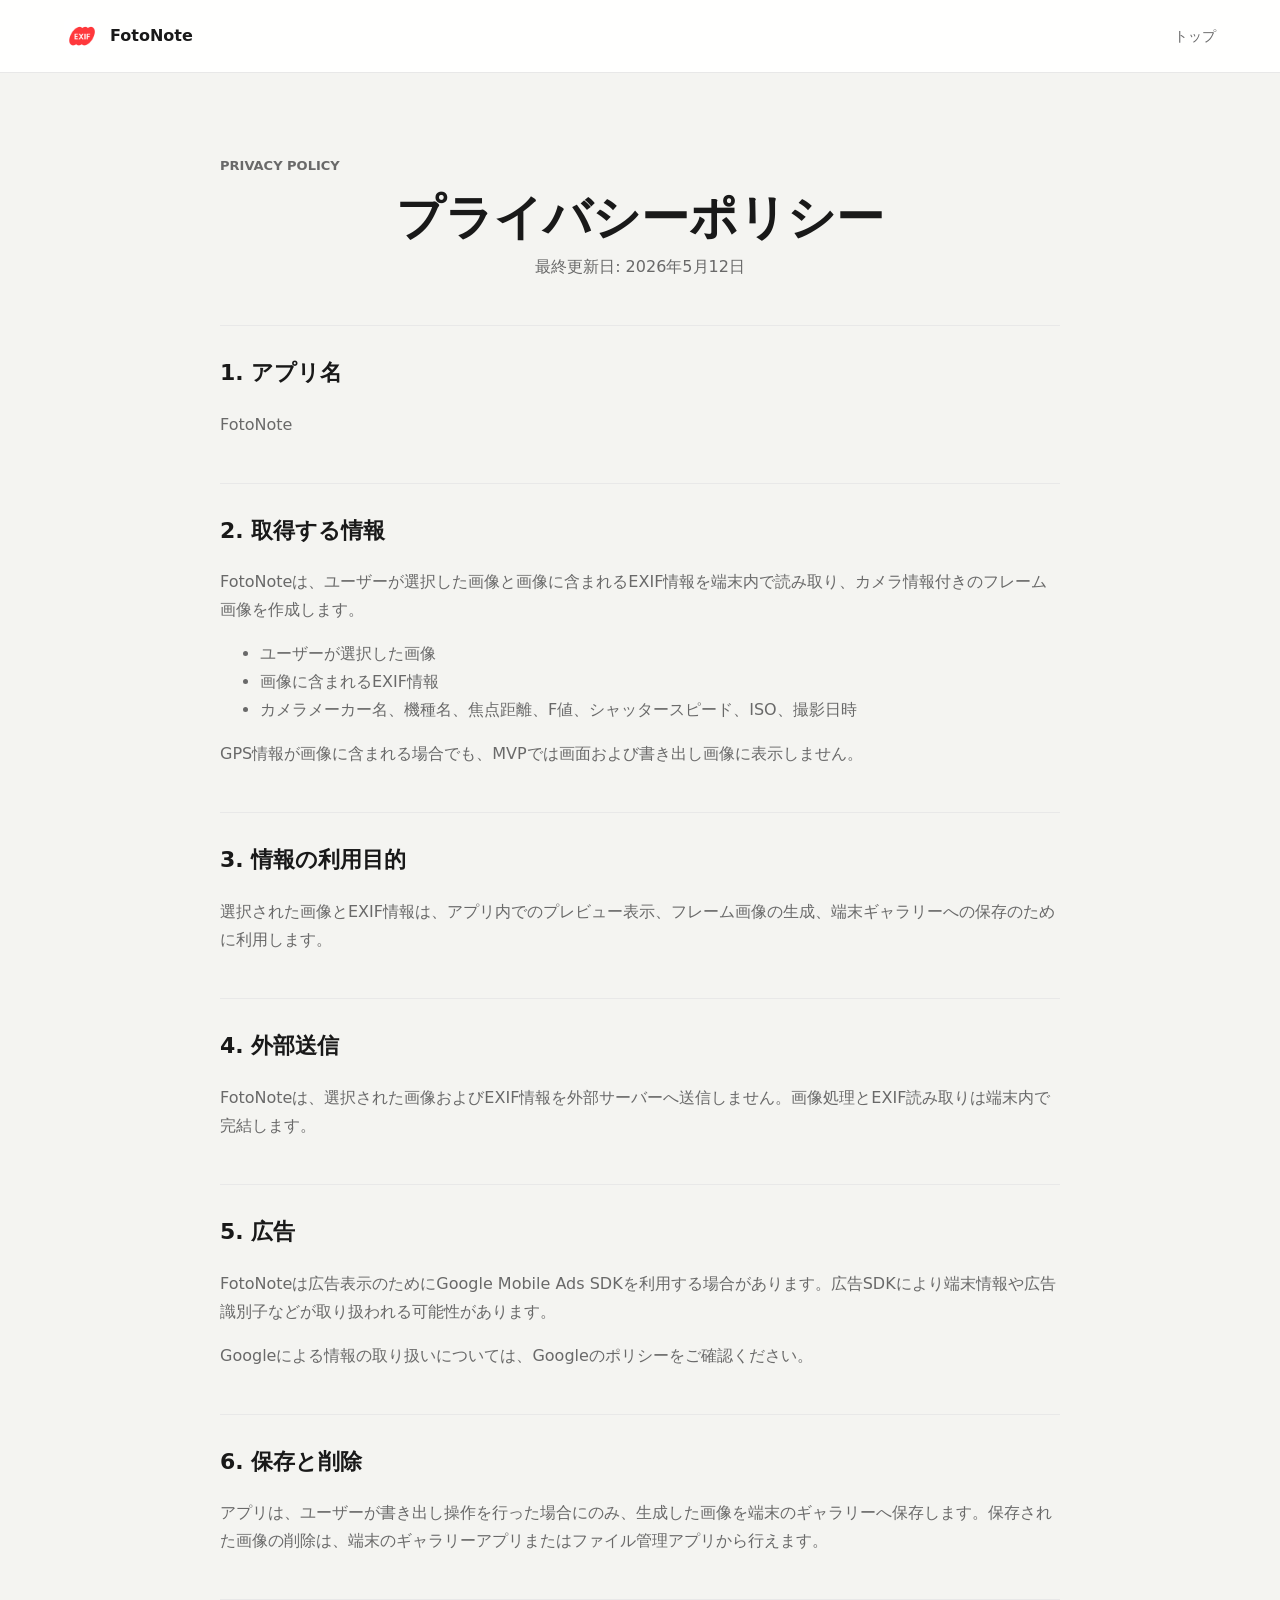
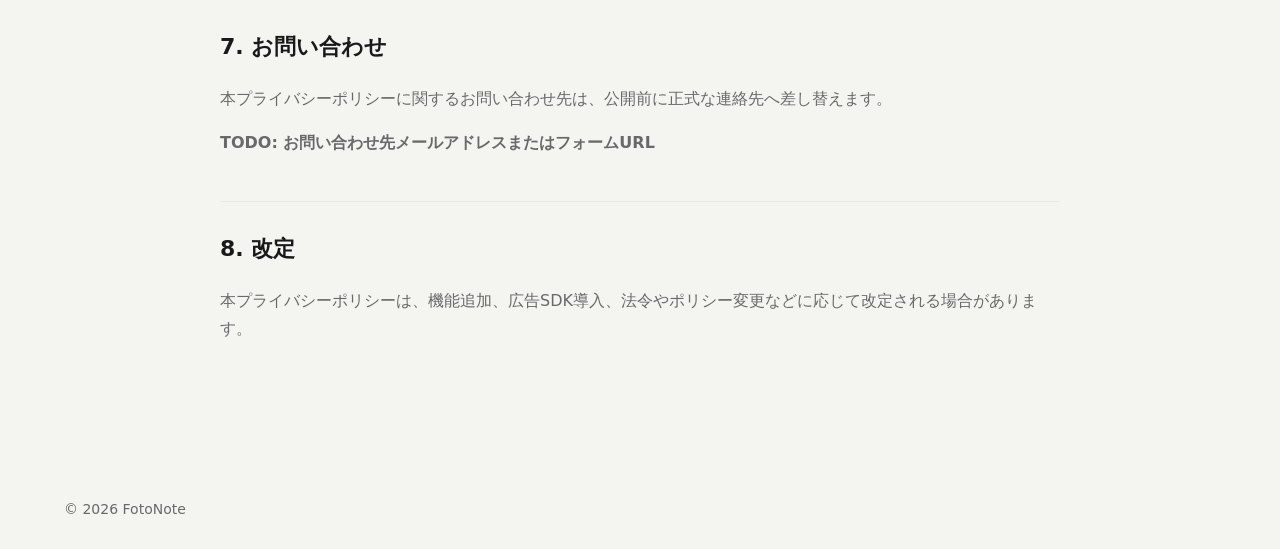
==== site/privacy.html @ b37ba538 "Initial FotoNote app" ====
<!doctype html>
<html lang="ja">
  <head>
    <meta charset="utf-8">
    <meta name="viewport" content="width=device-width, initial-scale=1">
    <meta name="description" content="FotoNoteのプライバシーポリシーです。">
    <title>プライバシーポリシー | FotoNote</title>
    <link rel="stylesheet" href="styles.css">
    <link rel="icon" href="assets/icon.png">
  </head>
  <body>
    <header class="site-header">
      <a class="brand" href="index.html" aria-label="FotoNote ホーム">
        <img src="assets/icon.png" alt="" width="36" height="36">
        <span>FotoNote</span>
      </a>
      <nav aria-label="主要リンク">
        <a href="index.html">トップ</a>
      </nav>
    </header>

    <main class="policy">
      <p class="eyebrow">Privacy Policy</p>
      <h1>プライバシーポリシー</h1>
      <p class="updated">最終更新日: 2026年5月12日</p>

      <section>
        <h2>1. アプリ名</h2>
        <p>FotoNote</p>
      </section>

      <section>
        <h2>2. 取得する情報</h2>
        <p>FotoNoteは、ユーザーが選択した画像と画像に含まれるEXIF情報を端末内で読み取り、カメラ情報付きのフレーム画像を作成します。</p>
        <ul>
          <li>ユーザーが選択した画像</li>
          <li>画像に含まれるEXIF情報</li>
          <li>カメラメーカー名、機種名、焦点距離、F値、シャッタースピード、ISO、撮影日時</li>
        </ul>
        <p>GPS情報が画像に含まれる場合でも、MVPでは画面および書き出し画像に表示しません。</p>
      </section>

      <section>
        <h2>3. 情報の利用目的</h2>
        <p>選択された画像とEXIF情報は、アプリ内でのプレビュー表示、フレーム画像の生成、端末ギャラリーへの保存のために利用します。</p>
      </section>

      <section>
        <h2>4. 外部送信</h2>
        <p>FotoNoteは、選択された画像およびEXIF情報を外部サーバーへ送信しません。画像処理とEXIF読み取りは端末内で完結します。</p>
      </section>

      <section>
        <h2>5. 広告</h2>
        <p>FotoNoteは広告表示のためにGoogle Mobile Ads SDKを利用する場合があります。広告SDKにより端末情報や広告識別子などが取り扱われる可能性があります。</p>
        <p>Googleによる情報の取り扱いについては、Googleのポリシーをご確認ください。</p>
      </section>

      <section>
        <h2>6. 保存と削除</h2>
        <p>アプリは、ユーザーが書き出し操作を行った場合にのみ、生成した画像を端末のギャラリーへ保存します。保存された画像の削除は、端末のギャラリーアプリまたはファイル管理アプリから行えます。</p>
      </section>

      <section>
        <h2>7. お問い合わせ</h2>
        <p>本プライバシーポリシーに関するお問い合わせ先は、公開前に正式な連絡先へ差し替えます。</p>
        <p class="placeholder">TODO: お問い合わせ先メールアドレスまたはフォームURL</p>
      </section>

      <section>
        <h2>8. 改定</h2>
        <p>本プライバシーポリシーは、機能追加、広告SDK導入、法令やポリシー変更などに応じて改定される場合があります。</p>
      </section>
    </main>

    <footer>
      <span>© 2026 FotoNote</span>
    </footer>
  </body>
</html>
---- site/styles.css ----
:root {
  color-scheme: light;
  --text: #191919;
  --muted: #696969;
  --line: #e8e8e8;
  --paper: #ffffff;
  --canvas: #f4f4f1;
  --accent: #ff343d;
}

* {
  box-sizing: border-box;
}

body {
  margin: 0;
  background: var(--canvas);
  color: var(--text);
  font-family: system-ui, -apple-system, BlinkMacSystemFont, "Hiragino Sans", "Yu Gothic", "Meiryo", sans-serif;
  line-height: 1.75;
}

a {
  color: inherit;
}

.site-header {
  display: flex;
  align-items: center;
  justify-content: space-between;
  gap: 24px;
  padding: 18px clamp(20px, 5vw, 64px);
  border-bottom: 1px solid var(--line);
  background: rgba(255, 255, 255, 0.92);
  position: sticky;
  top: 0;
  z-index: 10;
}

.brand {
  display: inline-flex;
  align-items: center;
  gap: 10px;
  font-weight: 800;
  text-decoration: none;
}

.brand img {
  border-radius: 8px;
}

nav {
  display: flex;
  gap: 18px;
  font-size: 14px;
}

nav a,
.text-link {
  text-decoration: none;
  color: var(--muted);
}

nav a:hover,
.text-link:hover {
  color: var(--text);
}

.hero {
  display: grid;
  grid-template-columns: minmax(0, 1fr) minmax(280px, 430px);
  align-items: center;
  gap: clamp(32px, 7vw, 88px);
  min-height: calc(100vh - 74px);
  padding: clamp(42px, 8vw, 92px) clamp(20px, 5vw, 64px);
}

.eyebrow {
  margin: 0 0 12px;
  color: var(--accent);
  font-size: 13px;
  font-weight: 800;
  letter-spacing: 0;
  text-transform: uppercase;
}

h1,
h2,
h3,
p {
  margin-top: 0;
}

h1 {
  margin-bottom: 16px;
  font-size: clamp(48px, 9vw, 104px);
  line-height: 1;
  letter-spacing: 0;
}

.lead {
  max-width: 560px;
  color: var(--muted);
  font-size: 20px;
}

.primary-link {
  display: inline-flex;
  align-items: center;
  justify-content: center;
  min-height: 46px;
  margin-top: 14px;
  padding: 0 22px;
  border: 1px solid var(--text);
  background: var(--text);
  color: #fff;
  text-decoration: none;
  font-weight: 700;
}

.phone-preview {
  display: grid;
  place-items: center;
  min-height: 520px;
  border: 1px solid var(--line);
  background:
    linear-gradient(135deg, rgba(255, 52, 61, 0.12), rgba(255, 255, 255, 0)),
    #efefea;
}

.frame-card {
  width: min(82%, 340px);
  padding: 18px 18px 26px;
  background: var(--paper);
  border: 1px solid #dddddd;
  box-shadow: 0 24px 70px rgba(24, 24, 24, 0.12);
}

.sample-photo {
  aspect-ratio: 4 / 3;
  background:
    linear-gradient(115deg, rgba(0, 0, 0, 0.72), rgba(0, 0, 0, 0.06)),
    repeating-linear-gradient(90deg, #2b2d31 0 18px, #c9c9c4 18px 30px, #777 30px 34px);
}

.meta-block {
  display: grid;
  justify-items: center;
  gap: 4px;
  padding-top: 24px;
  font-size: 13px;
}

.meta-block span {
  color: var(--muted);
  font-size: 12px;
}

.section {
  padding: clamp(52px, 8vw, 96px) clamp(20px, 5vw, 64px);
  background: var(--paper);
}

.section h2,
.policy h1 {
  font-size: clamp(30px, 5vw, 48px);
  line-height: 1.15;
}

.feature-grid {
  display: grid;
  grid-template-columns: repeat(3, minmax(0, 1fr));
  gap: 1px;
  margin-top: 28px;
  background: var(--line);
  border: 1px solid var(--line);
}

.feature-grid article {
  min-height: 210px;
  padding: 28px;
  background: var(--paper);
}

.feature-grid p,
.section p,
.policy p,
.policy li {
  color: var(--muted);
}

.muted {
  background: #f7f7f4;
}

.policy {
  max-width: 880px;
  margin: 0 auto;
  padding: clamp(42px, 7vw, 82px) 20px;
}

.policy h1 {
  margin-bottom: 8px;
  text-align: center;
}

.updated {
  margin-bottom: 44px;
  text-align: center;
}

.policy section {
  padding: 28px 0;
  border-top: 1px solid var(--line);
}

.policy h2 {
  font-size: 22px;
}

.placeholder {
  color: var(--accent);
  font-weight: 700;
}

footer {
  padding: 28px clamp(20px, 5vw, 64px);
  color: var(--muted);
  font-size: 14px;
}

@media (max-width: 780px) {
  .site-header {
    align-items: flex-start;
    flex-direction: column;
  }

  .hero {
    grid-template-columns: 1fr;
    min-height: auto;
  }

  h1 {
    font-size: 56px;
  }

  .phone-preview {
    min-height: 420px;
  }

  .feature-grid {
    grid-template-columns: 1fr;
  }
}
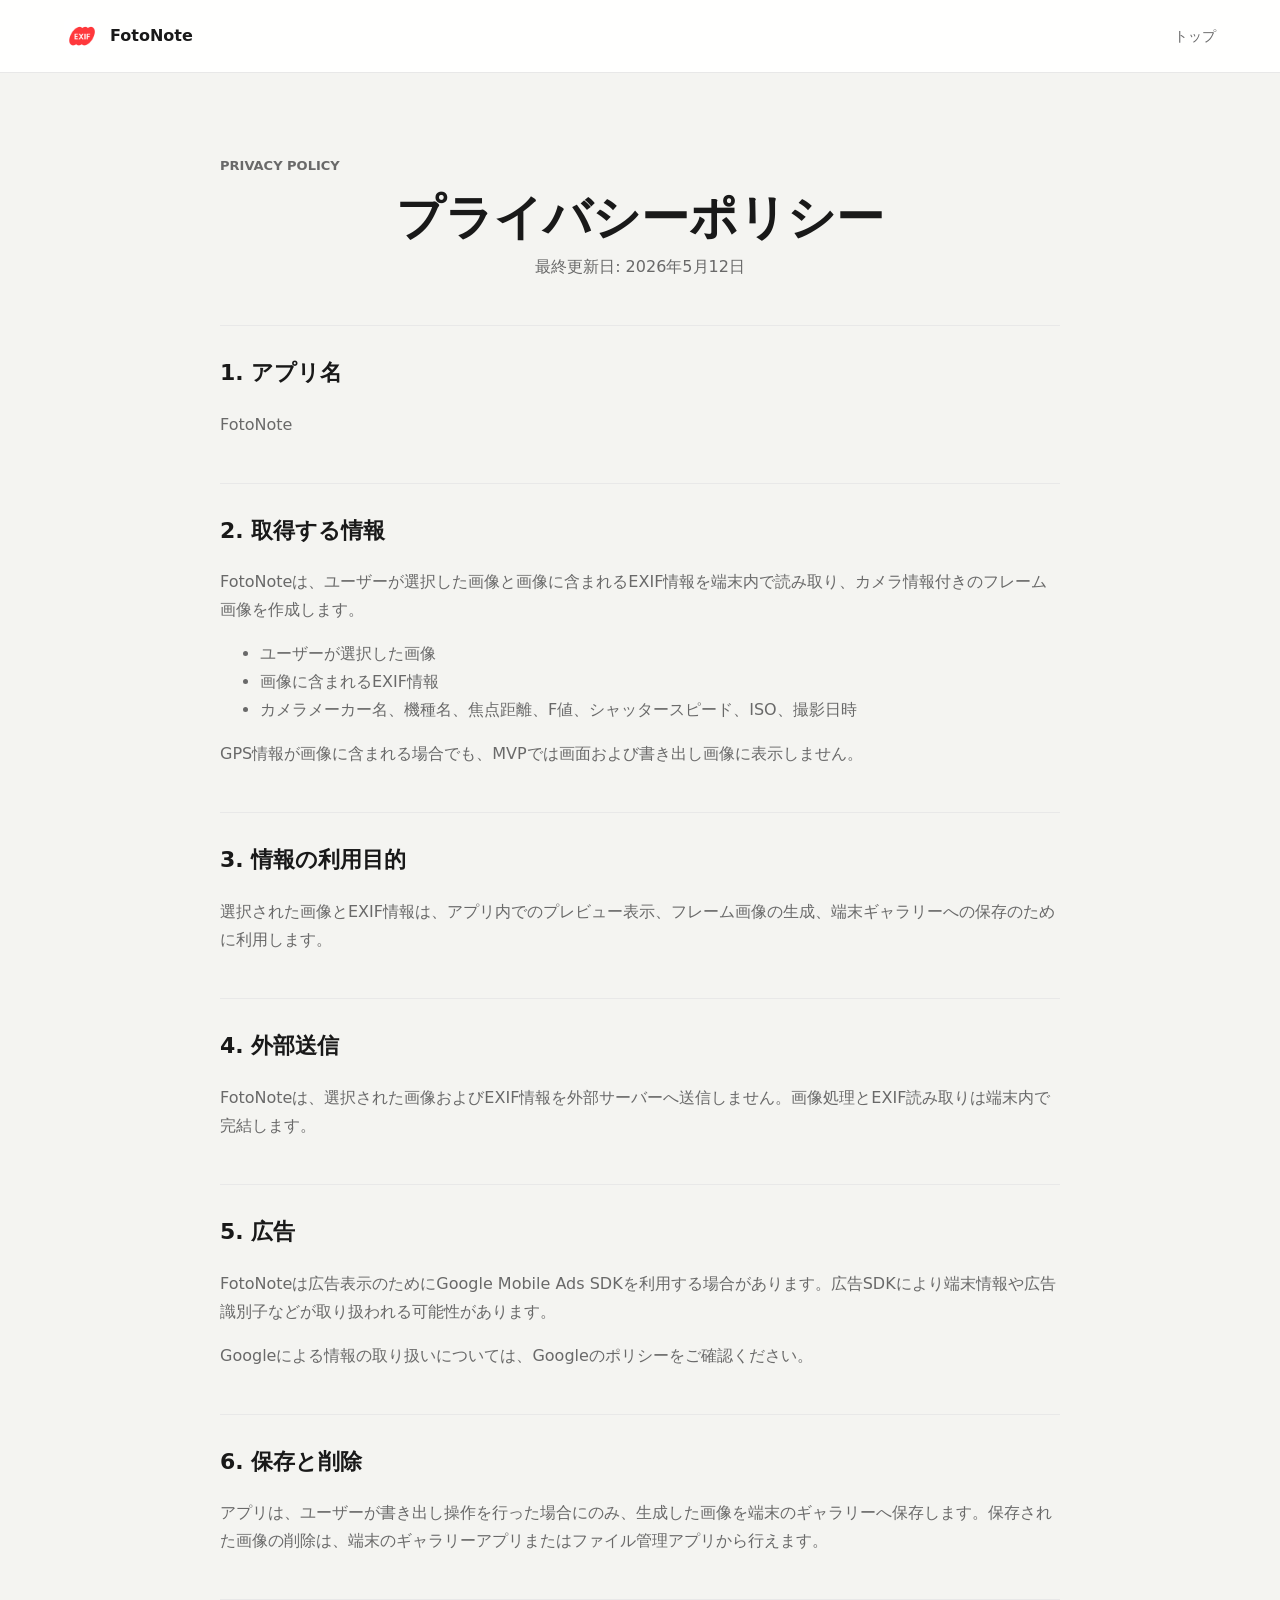
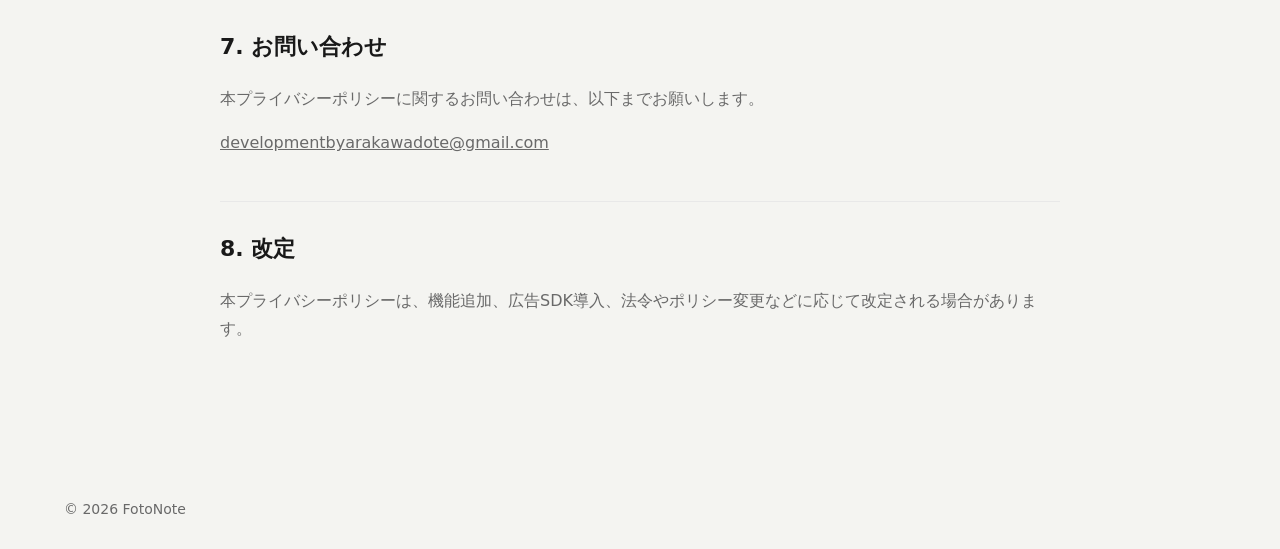
==== commit 6e88dc97: "Add public contact email" ====
--- a/site/privacy.html
+++ b/site/privacy.html
@@ -63,8 +63,8 @@
 
       <section>
         <h2>7. お問い合わせ</h2>
-        <p>本プライバシーポリシーに関するお問い合わせ先は、公開前に正式な連絡先へ差し替えます。</p>
-        <p class="placeholder">TODO: お問い合わせ先メールアドレスまたはフォームURL</p>
+        <p>本プライバシーポリシーに関するお問い合わせは、以下までお願いします。</p>
+        <p><a href="mailto:developmentbyarakawadote@gmail.com">developmentbyarakawadote@gmail.com</a></p>
       </section>
 
       <section>
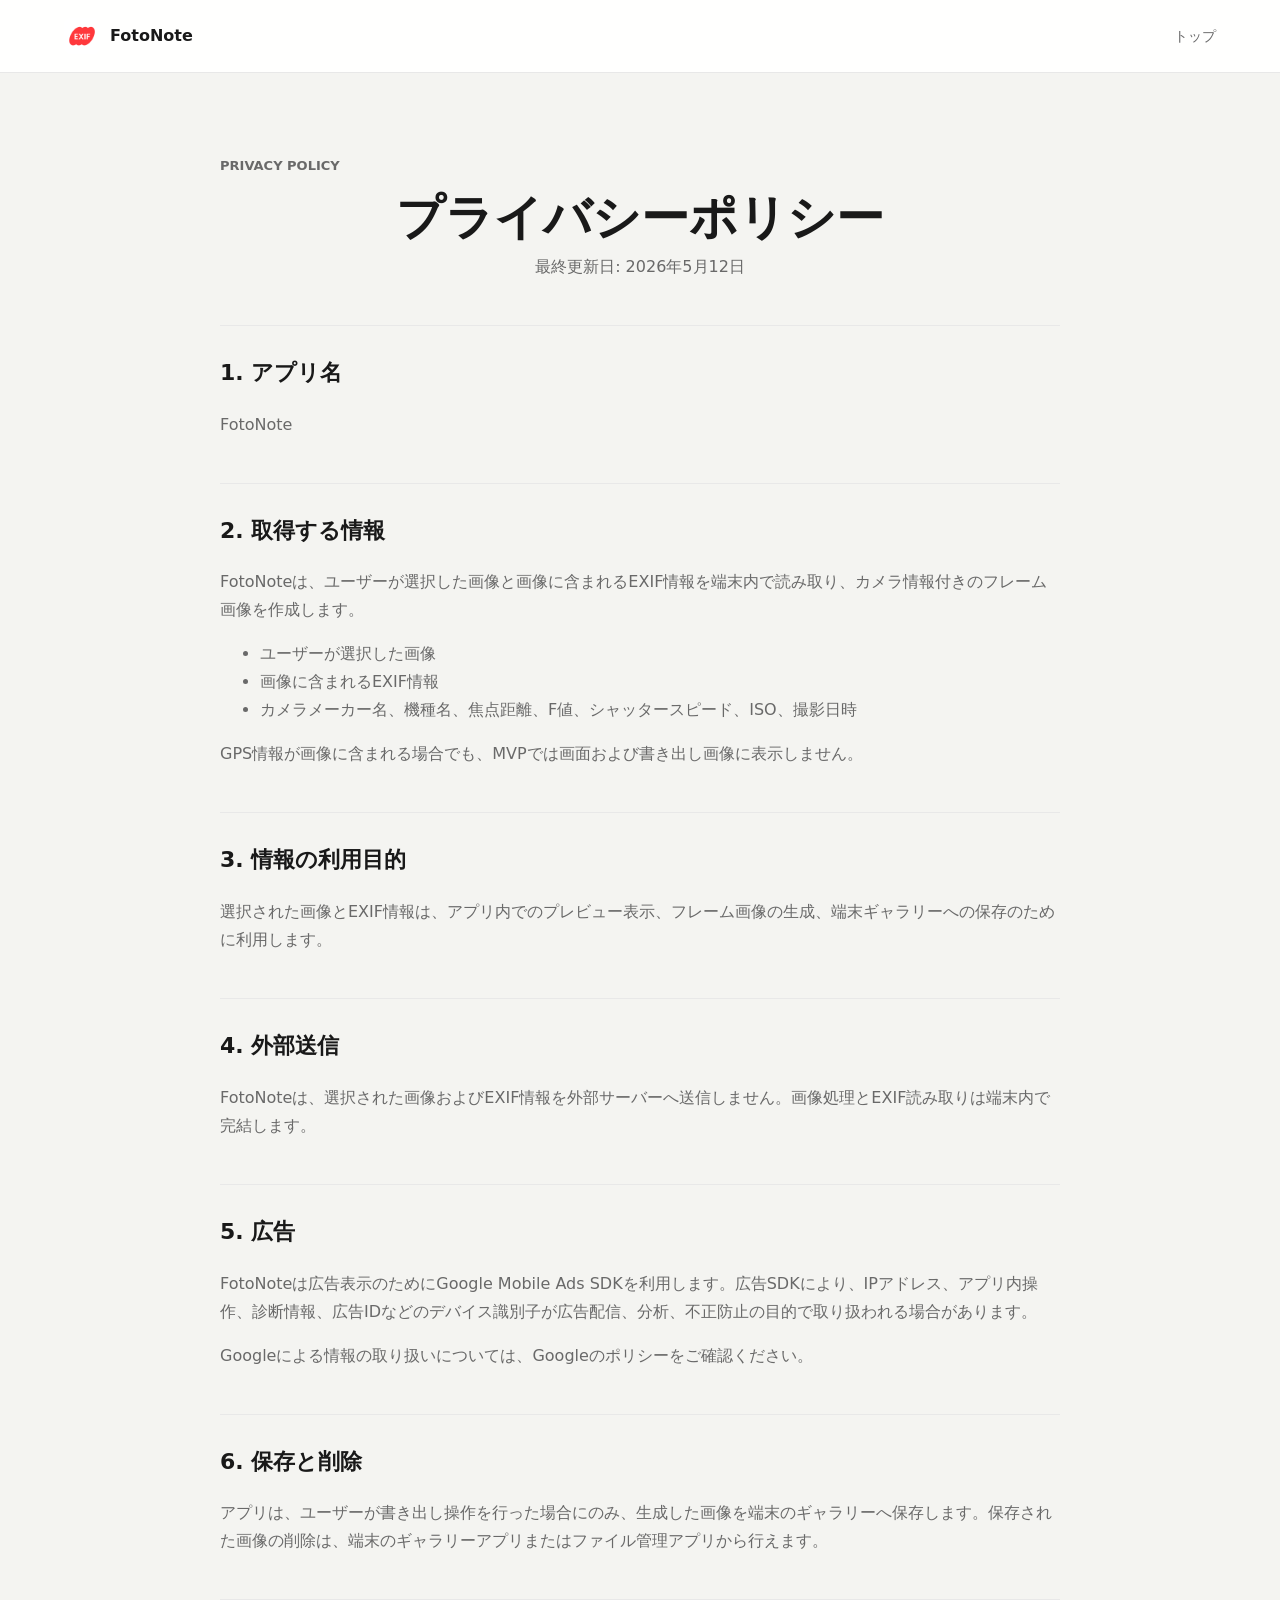
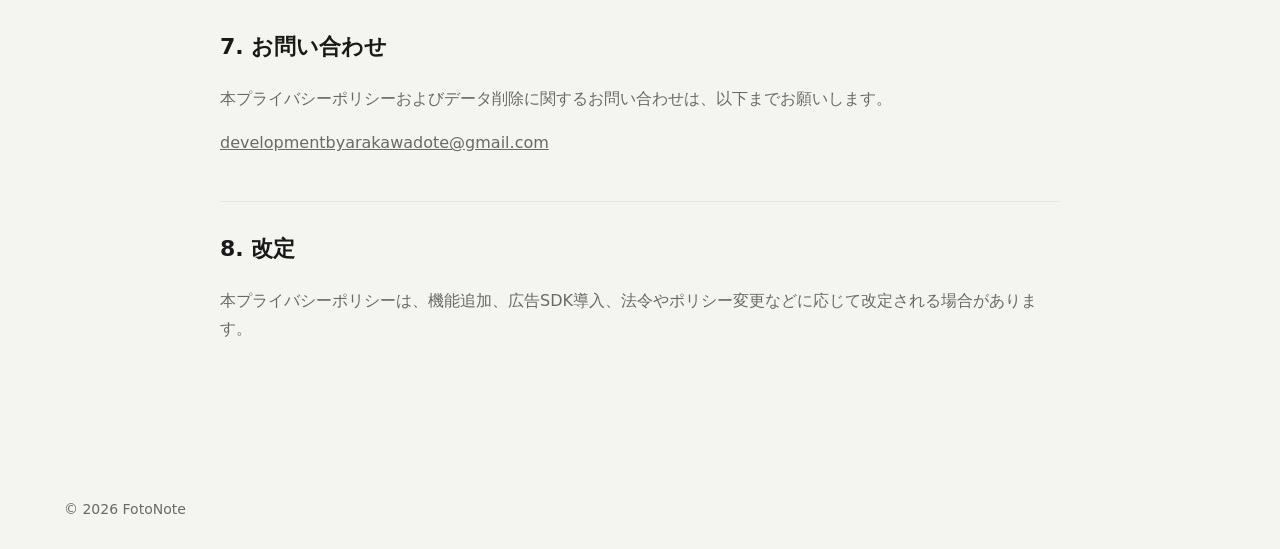
==== commit 07a9dedd: "Add Play Store listing and data safety drafts" ====
--- a/site/privacy.html
+++ b/site/privacy.html
@@ -52,7 +52,7 @@
 
       <section>
         <h2>5. 広告</h2>
-        <p>FotoNoteは広告表示のためにGoogle Mobile Ads SDKを利用する場合があります。広告SDKにより端末情報や広告識別子などが取り扱われる可能性があります。</p>
+        <p>FotoNoteは広告表示のためにGoogle Mobile Ads SDKを利用します。広告SDKにより、IPアドレス、アプリ内操作、診断情報、広告IDなどのデバイス識別子が広告配信、分析、不正防止の目的で取り扱われる場合があります。</p>
         <p>Googleによる情報の取り扱いについては、Googleのポリシーをご確認ください。</p>
       </section>
 
@@ -63,7 +63,7 @@
 
       <section>
         <h2>7. お問い合わせ</h2>
-        <p>本プライバシーポリシーに関するお問い合わせは、以下までお願いします。</p>
+        <p>本プライバシーポリシーおよびデータ削除に関するお問い合わせは、以下までお願いします。</p>
         <p><a href="mailto:developmentbyarakawadote@gmail.com">developmentbyarakawadote@gmail.com</a></p>
       </section>
 
